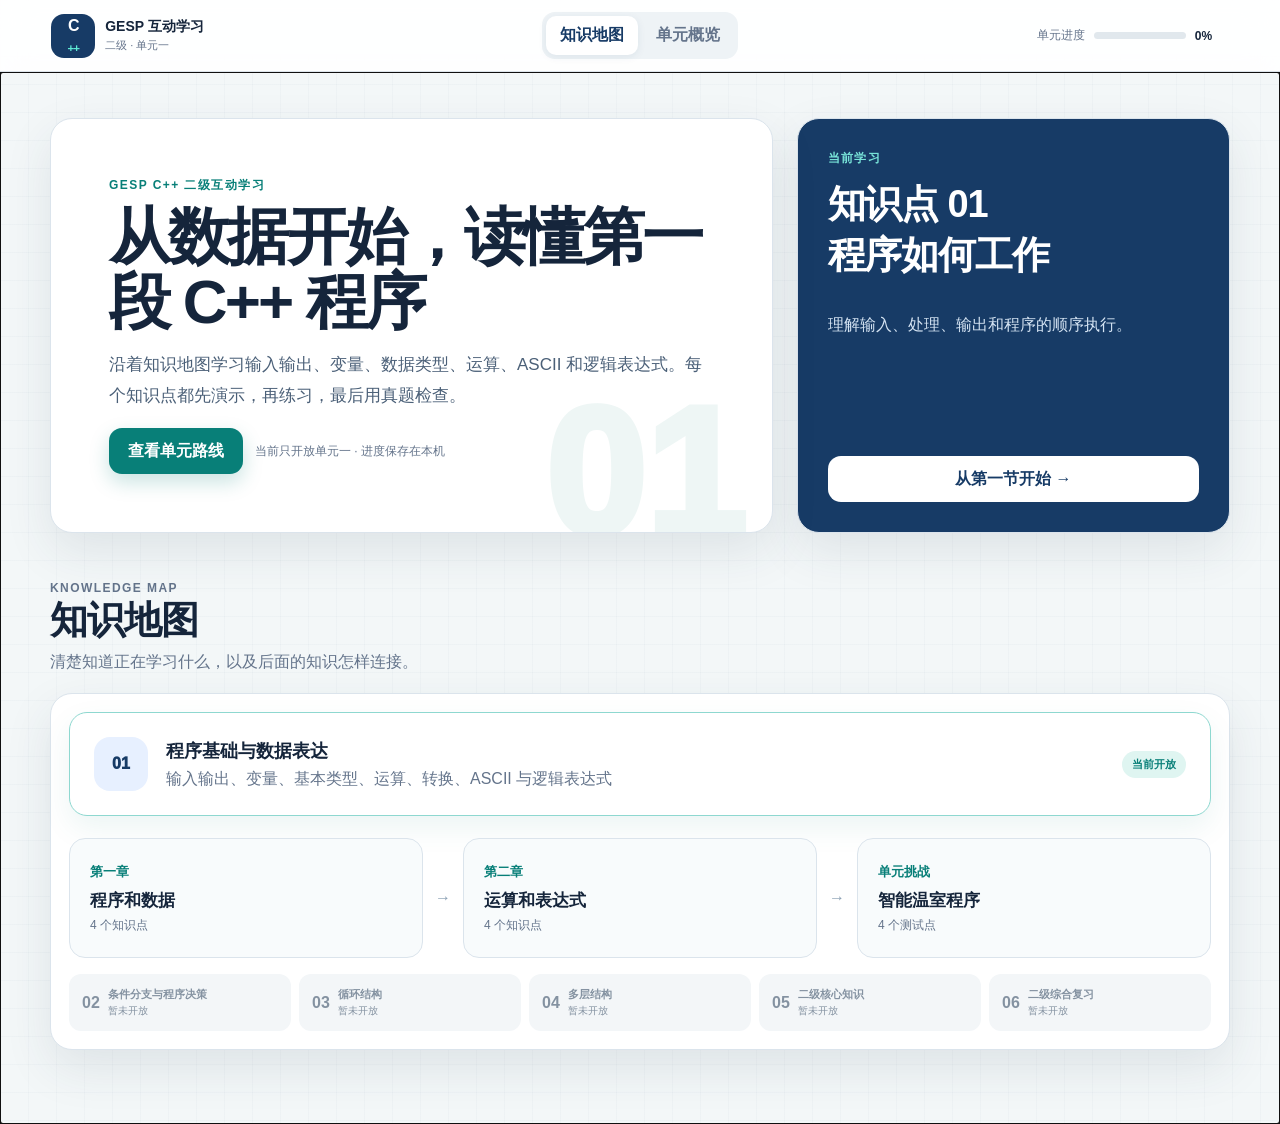
==== GESP_Unit1_Interactive_Demo/index.html @ 91bc5d2b "Prepare GESP unit one site for GitHub Pages" ====
<!doctype html>
<html lang="zh-CN">
<head>
  <meta charset="utf-8">
  <meta name="viewport" content="width=device-width, initial-scale=1">
  <meta name="description" content="GESP C++ 二级单元一互动学习 Demo">
  <title>GESP C++ 二级互动学习｜单元一</title>
  <link rel="stylesheet" href="styles.css">
</head>
<body>
  <header class="topbar">
    <button class="brand" type="button" data-nav="home" aria-label="返回知识地图">
      <span class="brand-mark">C<span>++</span></span>
      <span><strong>GESP 互动学习</strong><small>二级 · 单元一</small></span>
    </button>
    <nav class="topnav" aria-label="主要导航">
      <button class="nav-link active" type="button" data-nav="home">知识地图</button>
      <button class="nav-link" type="button" data-nav="unit">单元概览</button>
    </nav>
    <div class="header-progress" aria-label="单元学习进度">
      <span>单元进度</span>
      <div class="progress-track"><i id="headerProgressBar"></i></div>
      <strong id="headerProgressText">0%</strong>
    </div>
  </header>

  <main id="app" tabindex="-1"></main>

  <div class="toast" id="toast" role="status" aria-live="polite"></div>

  <script src="data/lessons.js"></script>
  <script src="data/questions.js"></script>
  <script src="app.js"></script>
</body>
</html>
---- GESP_Unit1_Interactive_Demo/styles.css ----
:root {
  --ink: #15253b;
  --muted: #64748b;
  --line: #dbe4ec;
  --paper: #ffffff;
  --canvas: #f3f7f8;
  --navy: #173b66;
  --teal: #087f78;
  --teal-soft: #dff5f1;
  --blue-soft: #e7f0ff;
  --amber: #d97706;
  --amber-soft: #fff4d8;
  --red: #c24141;
  --red-soft: #fff0f0;
  --green: #14805e;
  --green-soft: #e5f7ef;
  --shadow: 0 18px 48px rgba(36, 59, 83, .10);
  --radius: 22px;
}

* { box-sizing: border-box; }

html { scroll-behavior: smooth; }

body {
  margin: 0;
  color: var(--ink);
  background:
    linear-gradient(rgba(23, 59, 102, .025) 1px, transparent 1px),
    linear-gradient(90deg, rgba(23, 59, 102, .025) 1px, transparent 1px),
    var(--canvas);
  background-size: 28px 28px;
  font-family: -apple-system, BlinkMacSystemFont, "Segoe UI", "PingFang SC", "Microsoft YaHei", sans-serif;
}

button, input, select, textarea { font: inherit; }
button { color: inherit; }

.topbar {
  position: sticky;
  top: 0;
  z-index: 50;
  min-height: 72px;
  padding: 10px clamp(18px, 4vw, 56px);
  display: grid;
  grid-template-columns: minmax(230px, 1fr) auto minmax(230px, 1fr);
  align-items: center;
  gap: 22px;
  background: rgba(255, 255, 255, .92);
  border-bottom: 1px solid rgba(219, 228, 236, .9);
  backdrop-filter: blur(16px);
}

.brand {
  justify-self: start;
  display: inline-flex;
  align-items: center;
  gap: 10px;
  padding: 0;
  border: 0;
  background: transparent;
  cursor: pointer;
  text-align: left;
}

.brand-mark {
  width: 44px;
  height: 44px;
  display: grid;
  place-items: center;
  color: white;
  background: var(--navy);
  border-radius: 13px;
  font-weight: 900;
  letter-spacing: -.06em;
}

.brand-mark span { color: #5eead4; font-size: .72em; }
.brand strong, .brand small { display: block; }
.brand strong { font-size: 14px; }
.brand small { margin-top: 2px; color: var(--muted); font-size: 11px; }

.topnav { display: flex; gap: 4px; padding: 4px; border-radius: 13px; background: #eef3f6; }
.nav-link { padding: 9px 14px; border: 0; border-radius: 10px; background: transparent; color: var(--muted); font-weight: 700; cursor: pointer; }
.nav-link.active { color: var(--navy); background: white; box-shadow: 0 2px 8px rgba(23, 59, 102, .08); }

.header-progress { justify-self: end; display: grid; grid-template-columns: auto 92px auto; align-items: center; gap: 9px; color: var(--muted); font-size: 12px; }
.header-progress strong { min-width: 34px; color: var(--ink); }
.progress-track { height: 7px; overflow: hidden; background: #e1e8ed; border-radius: 99px; }
.progress-track i { display: block; width: 0; height: 100%; background: linear-gradient(90deg, var(--teal), #2ca99d); border-radius: inherit; transition: width .35s ease; }

.page { width: min(1180px, calc(100% - 36px)); margin: 0 auto; padding: 46px 0 74px; }

.eyebrow { margin: 0 0 10px; color: var(--teal); font-size: 12px; font-weight: 900; letter-spacing: .12em; text-transform: uppercase; }
h1, h2, h3, p { margin-top: 0; }
h1 { max-width: 780px; margin-bottom: 16px; font-size: clamp(36px, 5vw, 62px); line-height: 1.05; letter-spacing: -.045em; }
h2 { font-size: clamp(26px, 3vw, 38px); letter-spacing: -.03em; }
h3 { font-size: 18px; }
.lead { max-width: 700px; color: #4b6078; font-size: 17px; line-height: 1.8; }

.hero-grid { display: grid; grid-template-columns: 1.25fr .75fr; gap: 24px; align-items: stretch; }
.hero-copy, .continue-card, .surface { background: var(--paper); border: 1px solid var(--line); border-radius: var(--radius); box-shadow: var(--shadow); }
.hero-copy { position: relative; overflow: hidden; padding: clamp(28px, 5vw, 58px); }
.hero-copy::after { content: "01"; position: absolute; right: 28px; bottom: -32px; color: rgba(8, 127, 120, .07); font-size: 180px; font-weight: 950; line-height: 1; }
.continue-card { padding: 30px; display: flex; flex-direction: column; justify-content: space-between; background: var(--navy); color: white; }
.continue-card .eyebrow { color: #78e3d8; }
.continue-card p { color: #d5e4f3; line-height: 1.65; }

.btn { min-height: 46px; padding: 11px 18px; border: 1px solid transparent; border-radius: 13px; font-weight: 850; cursor: pointer; transition: transform .16s ease, box-shadow .16s ease, background .16s ease; }
.btn:hover { transform: translateY(-1px); }
.btn-primary { color: white; background: var(--teal); box-shadow: 0 8px 20px rgba(8, 127, 120, .22); }
.btn-light { color: var(--navy); background: white; }
.btn-secondary { color: var(--navy); background: #edf3f8; border-color: #d4e0ea; }
.btn-ghost { color: var(--muted); background: transparent; border-color: var(--line); }

.section-head { margin: 48px 0 20px; display: flex; justify-content: space-between; align-items: end; gap: 20px; }
.section-head h2 { margin-bottom: 6px; }
.section-head p { margin-bottom: 0; color: var(--muted); }

.unit-card { padding: 24px; display: grid; grid-template-columns: auto 1fr auto; align-items: center; gap: 18px; background: white; border: 1px solid var(--line); border-radius: 18px; }
.unit-number { width: 54px; height: 54px; display: grid; place-items: center; border-radius: 16px; background: var(--blue-soft); color: var(--navy); font-weight: 950; }
.unit-card h3 { margin-bottom: 6px; }
.unit-card p { margin-bottom: 0; color: var(--muted); }
.unit-card.current { border-color: #8ed8d0; box-shadow: 0 12px 30px rgba(8, 127, 120, .08); }
.unit-card + .unit-card { margin-top: 12px; }
.unit-card.disabled { opacity: .62; box-shadow: none; }
.status-pill { padding: 6px 10px; border-radius: 999px; background: var(--teal-soft); color: var(--teal); font-size: 11px; font-weight: 900; white-space: nowrap; }
.status-pill.muted { background: #eef2f5; color: #7a8897; }

.route-preview { margin-top: 22px; display: grid; grid-template-columns: repeat(3, 1fr); gap: 12px; }
.route-preview article { padding: 18px; background: #f7fafb; border: 1px solid var(--line); border-radius: 16px; }
.route-preview strong { display: block; margin-bottom: 6px; }
.route-preview small { color: var(--muted); line-height: 1.5; }

.toast { position: fixed; left: 50%; bottom: 26px; z-index: 100; max-width: calc(100% - 36px); padding: 12px 18px; color: white; background: #17263a; border-radius: 12px; box-shadow: var(--shadow); opacity: 0; pointer-events: none; transform: translate(-50%, 14px); transition: .2s ease; }
.toast.show { opacity: 1; transform: translate(-50%, 0); }

@media (max-width: 820px) {
  .topbar { grid-template-columns: 1fr auto; }
  .topnav { display: none; }
  .header-progress { grid-column: 1/-1; justify-self: stretch; grid-template-columns: auto 1fr auto; }
  .hero-grid { grid-template-columns: 1fr; }
  .route-preview { grid-template-columns: 1fr; }
}

@media (max-width: 560px) {
  .page { width: min(100% - 24px, 1180px); padding-top: 24px; }
  .hero-copy, .continue-card { padding: 24px; }
  h1 { font-size: 38px; }
  .unit-card { grid-template-columns: auto 1fr; }
  .unit-card .status-pill { grid-column: 2; justify-self: start; }
}

/* Unit map */
.hero-actions, .unit-footer-actions, .lesson-actions { display: flex; align-items: center; gap: 12px; flex-wrap: wrap; }
.plain-note { color: var(--muted); font-size: 12px; }
.map-surface { padding: 18px; }
.home-route { grid-template-columns: 1fr auto 1fr auto 1fr; align-items: center; }
.route-block { min-height: 120px; padding: 20px; text-align: left; border: 1px solid var(--line); border-radius: 16px; background: #f8fbfc; cursor: pointer; }
.route-block:hover { border-color: #78c9c1; background: #f0faf8; }
.route-block small, .route-block strong, .route-block span { display: block; }
.route-block small { margin-bottom: 7px; color: var(--teal); font-weight: 900; }
.route-block strong { margin-bottom: 5px; font-size: 17px; }
.route-block span { color: var(--muted); font-size: 12px; }
.route-arrow { color: #8ba0b4; font-weight: 900; }
.future-units { margin-top: 16px; display: grid; grid-template-columns: repeat(5, 1fr); gap: 8px; }
.future-units div { padding: 13px; display: grid; grid-template-columns: auto 1fr; gap: 2px 8px; align-items: center; color: #8492a1; background: #f3f6f8; border-radius: 12px; }
.future-units span { grid-row: 1/3; font-weight: 900; }
.future-units strong { font-size: 11px; }
.future-units small { font-size: 10px; }

.unit-hero { padding: 36px; display: grid; grid-template-columns: 1fr auto; gap: 26px; align-items: center; background: linear-gradient(135deg, #fff, #eef9f7); border: 1px solid #cfe7e4; border-radius: var(--radius); }
.unit-facts { display: grid; grid-template-columns: repeat(3, 110px); gap: 8px; }
.unit-facts div { padding: 20px 10px; text-align: center; background: white; border: 1px solid var(--line); border-radius: 16px; }
.unit-facts strong, .unit-facts span { display: block; }
.unit-facts strong { color: var(--navy); font-size: 28px; }
.unit-facts span { margin-top: 4px; color: var(--muted); font-size: 11px; }
.chapter-section { margin-top: 44px; }
.chapter-heading { margin-bottom: 16px; display: flex; justify-content: space-between; align-items: end; gap: 20px; }
.chapter-heading h2 { margin-bottom: 0; }
.chapter-heading > span { color: var(--muted); font-size: 12px; }
.lesson-grid { display: grid; grid-template-columns: repeat(2, 1fr); gap: 12px; }
.lesson-card { min-height: 126px; padding: 18px; display: grid; grid-template-columns: auto auto 1fr auto; align-items: center; gap: 14px; text-align: left; background: white; border: 1px solid var(--line); border-radius: 18px; cursor: pointer; transition: .18s ease; }
.lesson-card:hover { transform: translateY(-2px); border-color: #86cec7; box-shadow: 0 12px 30px rgba(24, 70, 92, .08); }
.lesson-card.done { background: linear-gradient(135deg, #fff, #f0fbf8); }
.lesson-card.learning { border-color: #e9c47f; }
.lesson-index { color: #9aa8b6; font-size: 11px; font-weight: 900; }
.lesson-icon { width: 48px; height: 48px; display: grid; place-items: center; color: var(--navy); background: var(--blue-soft); border-radius: 14px; font-weight: 950; }
.lesson-copy small, .lesson-copy strong, .lesson-copy em { display: block; }
.lesson-copy small { margin-bottom: 4px; color: var(--teal); font-size: 10px; font-weight: 850; }
.lesson-copy strong { margin-bottom: 5px; font-size: 16px; }
.lesson-copy em { color: var(--muted); font-size: 11px; font-style: normal; line-height: 1.45; }
.lesson-state { color: var(--muted); font-size: 10px; font-weight: 850; }
.done .lesson-state { color: var(--green); }
.learning .lesson-state { color: var(--amber); }
.chapter-quiz-card { width: 100%; margin-top: 12px; padding: 16px 20px; display: grid; grid-template-columns: auto auto 1fr auto; gap: 12px; align-items: center; text-align: left; color: var(--navy); background: #edf3fa; border: 1px solid #d1dfec; border-radius: 15px; cursor: pointer; }
.chapter-quiz-card > span { font-size: 12px; font-weight: 900; }
.chapter-quiz-card > strong { font-size: 14px; }
.chapter-quiz-card > small { color: var(--muted); }
.chapter-quiz-card > b { font-size: 12px; }
.challenge-banner { margin-top: 48px; padding: 32px; display: flex; justify-content: space-between; align-items: center; gap: 24px; color: white; background: linear-gradient(125deg, #173b66, #086f74); border-radius: var(--radius); box-shadow: var(--shadow); }
.challenge-banner h2 { margin-bottom: 8px; }
.challenge-banner p:not(.eyebrow) { margin-bottom: 0; color: #d4e9ed; }
.challenge-banner .eyebrow { color: #84e3d9; }
.unit-footer-actions { margin-top: 18px; }

/* Lesson workspace */
.lesson-shell { min-height: calc(100vh - 73px); display: grid; grid-template-columns: 310px 1fr; }
.lesson-sidebar { position: sticky; top: 73px; align-self: start; min-height: calc(100vh - 73px); padding: 34px 28px; background: #fff; border-right: 1px solid var(--line); }
.back-link { padding: 0; color: var(--muted); background: none; border: 0; font-size: 12px; font-weight: 800; cursor: pointer; }
.back-link:hover { color: var(--teal); }
.sidebar-number { width: 50px; height: 50px; margin: 34px 0 18px; display: grid; place-items: center; color: white; background: var(--navy); border-radius: 15px; font-size: 19px; font-weight: 950; }
.lesson-sidebar h2 { margin-bottom: 12px; font-size: 27px; }
.sidebar-goal { color: var(--muted); font-size: 13px; line-height: 1.7; }
.keyword-list { display: flex; gap: 6px; flex-wrap: wrap; }
.keyword-list span { padding: 5px 8px; color: var(--navy); background: var(--blue-soft); border-radius: 8px; font-size: 10px; font-weight: 800; }
.step-list { margin: 30px 0 0; padding: 0; list-style: none; }
.step-list li + li { margin-top: 7px; }
.step-list button { width: 100%; padding: 9px; display: flex; align-items: center; gap: 10px; text-align: left; color: var(--muted); background: transparent; border: 0; border-radius: 11px; cursor: pointer; }
.step-list button span { width: 25px; height: 25px; display: grid; place-items: center; background: #eef3f5; border-radius: 8px; font-size: 10px; font-weight: 900; }
.step-list button.active { color: var(--navy); background: var(--teal-soft); font-weight: 850; }
.step-list button.active span { color: white; background: var(--teal); }
.step-list button.visited span { color: var(--green); background: var(--green-soft); }
.lesson-main { min-width: 0; }
.lesson-topline { height: 54px; padding: 0 5vw; display: flex; justify-content: space-between; align-items: center; color: var(--muted); background: rgba(243,247,248,.8); border-bottom: 1px solid var(--line); font-size: 11px; }
.lesson-stage { width: min(980px, calc(100% - 50px)); margin: 0 auto; padding: 40px 0 70px; }
.stage-heading { display: grid; grid-template-columns: 1fr 270px; gap: 24px; align-items: end; }
.stage-heading h1 { font-size: clamp(34px, 5vw, 54px); }
.goal-card { padding: 18px; background: var(--amber-soft); border: 1px solid #f0d897; border-radius: 16px; }
.goal-card small, .goal-card strong { display: block; }
.goal-card small { margin-bottom: 6px; color: var(--amber); font-size: 10px; font-weight: 900; }
.goal-card strong { font-size: 13px; line-height: 1.55; }
.lesson-actions { margin-top: 22px; justify-content: flex-end; }
.lesson-actions.center { justify-content: center; }
.lesson-actions .btn-primary:not(.ready) { opacity: .86; }

/* Labs */
.lab-card { margin-top: 28px; padding: clamp(22px, 4vw, 34px); background: white; border: 1px solid var(--line); border-radius: var(--radius); box-shadow: var(--shadow); }
.lab-title { margin-bottom: 24px; display: flex; justify-content: space-between; align-items: center; }
.lab-title small, .code-label { color: var(--teal); font-size: 10px; font-weight: 950; letter-spacing: .12em; }
.lab-title h2 { margin: 5px 0 0; font-size: 24px; }
.lab-title > span { padding: 7px 10px; background: #eef4f6; border-radius: 9px; font-size: 11px; font-weight: 900; }
.lab-feedback { margin-top: 20px; padding: 13px 15px; color: #44586f; background: #f4f7f9; border-left: 4px solid var(--teal); border-radius: 8px; font-size: 13px; line-height: 1.55; }
.flow-lab { display: grid; grid-template-columns: 1fr auto 1fr auto 1fr; align-items: center; gap: 10px; }
.flow-lab button { min-height: 140px; padding: 18px; display: flex; flex-direction: column; justify-content: center; border: 2px solid var(--line); border-radius: 17px; background: #fbfcfd; cursor: pointer; }
.flow-lab button.active { color: var(--teal); border-color: #48b5aa; background: var(--teal-soft); }
.flow-lab b { color: #93a3b2; font-size: 10px; }
.flow-lab strong { margin: 8px 0 5px; }
.flow-lab small { color: var(--muted); }
.flow-lab i { color: #8ca0b1; font-style: normal; font-weight: 900; }
.console-lab { display: grid; grid-template-columns: .9fr 1.1fr; gap: 20px; background: #112338; }
pre { margin: 0; white-space: pre-wrap; }
.console-lab pre, .code-preview pre { padding: 20px; color: #d9e8f5; background: #0d1c2c; border-radius: 13px; font: 14px/1.8 ui-monospace, SFMono-Regular, Menlo, monospace; }
.console-lab code span { color: #6ee7d8; }
.console-lab code b { color: #f9d36b; }
.console-panel { padding: 22px; color: var(--ink); background: white; border-radius: 16px; }
.console-panel label, .operator-inputs label, .logic-controls label { display: grid; gap: 6px; color: var(--muted); font-size: 11px; font-weight: 800; }
input, select { min-height: 43px; padding: 8px 11px; color: var(--ink); background: white; border: 1px solid #cfdbe5; border-radius: 10px; outline: none; }
input:focus, select:focus { border-color: var(--teal); box-shadow: 0 0 0 3px rgba(8,127,120,.12); }
.console-panel .btn { margin-top: 12px; }
.data-hop { margin-top: 20px; display: grid; grid-template-columns: 1fr auto 1fr auto 1fr; align-items: center; gap: 7px; text-align: center; }
.data-hop span { color: var(--muted); font-size: 10px; }
.data-hop strong { min-width: 48px; padding: 10px; color: var(--teal); background: var(--teal-soft); border-radius: 10px; }
.variable-lab { display: grid; grid-template-columns: 1.1fr .9fr; gap: 20px; }
.code-lines { padding: 14px; display: grid; gap: 7px; background: #0d1c2c; border-radius: 16px; }
.code-lines button { padding: 10px 12px; text-align: left; color: #b9cbe0; background: transparent; border: 0; border-radius: 8px; font: 13px ui-monospace, monospace; }
.code-lines button.active { color: white; background: rgba(45, 212, 191, .18); }
.variable-box { min-height: 220px; padding: 24px; display: flex; flex-direction: column; align-items: center; justify-content: center; background: var(--blue-soft); border: 2px solid #9dbce1; border-radius: 18px; }
.variable-box small, .variable-box b, .variable-box strong, .variable-box span { display: block; }
.variable-box b { margin: 5px 0 15px; color: var(--navy); }
.variable-box strong { min-width: 90px; padding: 15px; text-align: center; color: white; background: var(--navy); border-radius: 14px; font-size: 30px; }
.variable-box span { margin-top: 14px; color: var(--muted); text-align: center; font-size: 11px; line-height: 1.45; }
.data-cards { display: flex; flex-wrap: wrap; gap: 10px; }
.data-cards button { min-width: 88px; padding: 16px; background: white; border: 2px solid var(--line); border-radius: 13px; font: 800 16px ui-monospace, monospace; cursor: pointer; }
.data-cards button.selected { border-color: var(--amber); background: var(--amber-soft); }
.data-cards button.sorted { color: var(--green); border-color: #8fd0b9; background: var(--green-soft); }
.type-bins { margin-top: 24px; display: grid; grid-template-columns: repeat(4, 1fr); gap: 9px; }
.type-bins button { min-height: 95px; border: 1px dashed #92aabd; border-radius: 14px; background: #f6f9fa; cursor: pointer; }
.type-bins strong, .type-bins small { display: block; }
.type-bins strong { color: var(--navy); font: 900 16px ui-monospace, monospace; }
.type-bins small { margin-top: 5px; color: var(--muted); }
.operator-inputs { display: grid; grid-template-columns: 1fr 90px 1fr auto; gap: 10px; align-items: end; }
.operator-result { margin-top: 24px; padding: 24px; display: grid; grid-template-columns: 1fr auto; background: #f3f8fa; border-radius: 16px; }
.operator-result small, .operator-result strong, .operator-result p { grid-column: 1; }
.operator-result strong { margin-top: 5px; font: 800 20px ui-monospace, monospace; }
.operator-result b { grid-column: 2; grid-row: 1/4; align-self: center; color: var(--teal); font-size: 48px; }
.operator-result p { margin: 8px 0 0; color: var(--muted); font-size: 12px; }
.conversion-tabs { display: flex; gap: 8px; flex-wrap: wrap; }
.conversion-tabs button { padding: 9px 12px; color: var(--muted); background: #f0f4f6; border: 0; border-radius: 10px; cursor: pointer; }
.conversion-tabs button.active { color: white; background: var(--navy); }
#conversionStage { margin-top: 24px; }
.conversion-flow { display: flex; align-items: center; justify-content: center; gap: 12px; flex-wrap: wrap; }
.conversion-flow span, .conversion-flow strong { padding: 17px 20px; background: var(--blue-soft); border-radius: 13px; font: 900 16px ui-monospace, monospace; }
.conversion-flow strong { color: white; background: var(--teal); }
.conversion-flow i { color: var(--muted); font-size: 11px; font-style: normal; }
#conversionStage > p { margin: 20px 0 0; text-align: center; color: var(--muted); }
.compare-result { display: grid; grid-template-columns: 1fr 1fr; gap: 12px; }
.compare-result div { padding: 18px; display: flex; justify-content: space-between; background: #f4f7f9; border-radius: 13px; }
.compare-result strong { color: var(--teal); font-size: 24px; }
.identity-compare { display: grid; grid-template-columns: 1fr 1fr; gap: 12px; }
.identity-compare div { padding: 20px; display: grid; grid-template-columns: 1fr auto; background: #f5f8fa; border-radius: 15px; }
.identity-compare small, .identity-compare span { color: var(--muted); }
.identity-compare strong { grid-row: 1/3; grid-column: 2; align-self: center; color: var(--navy); font: 900 30px ui-monospace, monospace; }
.ascii-slider { margin-top: 24px; display: grid; gap: 8px; color: var(--muted); font-size: 11px; font-weight: 800; }
.ascii-slider input { width: 100%; padding: 0; border: 0; }
.ascii-readout { margin: 14px 0; display: flex; align-items: center; justify-content: center; gap: 16px; }
.ascii-readout span, .ascii-readout strong { min-width: 110px; padding: 20px; text-align: center; background: var(--blue-soft); border-radius: 15px; font: 900 26px ui-monospace, monospace; }
.ascii-readout strong { color: white; background: var(--teal); }
.ascii-readout i { color: var(--muted); font-size: 11px; font-style: normal; }
.ascii-anchors { display: flex; gap: 8px; justify-content: center; flex-wrap: wrap; }
.ascii-anchors button { padding: 8px 11px; color: var(--navy); background: white; border: 1px solid var(--line); border-radius: 9px; cursor: pointer; }
.logic-rule { padding: 17px; background: var(--amber-soft); border-radius: 14px; }
.logic-rule small, .logic-rule strong { display: block; }
.logic-rule small { color: var(--amber); font-size: 10px; font-weight: 900; }
.logic-rule strong { margin-top: 6px; }
.logic-controls { margin-top: 18px; display: grid; grid-template-columns: 1fr 1.3fr 1fr auto; gap: 9px; align-items: end; }
.truth-grid { margin-top: 20px; display: grid; grid-template-columns: repeat(4, 1fr); gap: 8px; }
.truth-grid div { padding: 14px; background: #f4f7f9; border-radius: 12px; }
.truth-grid small, .truth-grid strong { display: block; }
.truth-grid small { margin-bottom: 7px; color: var(--muted); font-size: 9px; }
.truth-grid strong { font-size: 11px; }

/* Questions, quizzes, challenge, report */
.question-stage > h1 { max-width: 820px; font-size: clamp(30px, 4vw, 46px); }
.source-tag { display: inline-block; margin-bottom: 14px; padding: 6px 9px; color: var(--teal); background: var(--teal-soft); border-radius: 8px; font-size: 10px; font-weight: 850; }
.question-card { padding: clamp(22px, 4vw, 34px); background: white; border: 1px solid var(--line); border-radius: var(--radius); box-shadow: var(--shadow); }
.question-card.wide { width: min(820px, 100%); margin: 30px auto 0; }
.question-number { margin-bottom: 14px; color: var(--muted); font-size: 10px; font-weight: 900; }
.question-card h2 { max-width: 820px; font-size: 21px; line-height: 1.55; }
.answer-list { display: grid; grid-template-columns: 1fr 1fr; gap: 10px; }
.answer-list button { min-height: 58px; padding: 12px 15px; display: flex; align-items: center; gap: 12px; text-align: left; background: #f8fafb; border: 1px solid var(--line); border-radius: 13px; cursor: pointer; }
.answer-list button:hover { border-color: #94cfc9; }
.answer-list button span { width: 29px; height: 29px; display: grid; place-items: center; color: var(--navy); background: var(--blue-soft); border-radius: 8px; font-size: 11px; font-weight: 900; }
.answer-list button.correct { color: var(--green); border-color: #80c9ad; background: var(--green-soft); }
.answer-list button.wrong { color: var(--red); border-color: #e5a2a2; background: var(--red-soft); }
.answer-feedback { margin-top: 16px; padding: 13px 15px; color: var(--muted); background: #f4f7f9; border-radius: 10px; font-size: 13px; line-height: 1.6; }
.answer-feedback strong { display: block; color: var(--ink); }
.answer-feedback.ok { color: #246b55; background: var(--green-soft); }
.answer-feedback.bad { color: #914343; background: var(--red-soft); }
.question-tools { min-height: 28px; margin-top: 12px; display: flex; align-items: center; gap: 12px; color: var(--muted); font-size: 11px; }
.text-button { padding: 0; color: var(--teal); background: none; border: 0; font-weight: 850; cursor: pointer; }
button:disabled { cursor: not-allowed; opacity: .45; }
.summary-stage, .result-center { text-align: center; }
.summary-check { width: 78px; height: 78px; margin: 26px auto 20px; display: grid; place-items: center; color: white; background: var(--teal); border-radius: 25px; font-size: 36px; font-weight: 950; box-shadow: 0 14px 30px rgba(8,127,120,.22); }
.summary-stage h1, .result-center h1 { margin-inline: auto; }
.summary-text { max-width: 700px; margin: 0 auto; color: var(--muted); font-size: 17px; line-height: 1.75; }
.takeaway { max-width: 700px; margin: 26px auto; padding: 22px; text-align: left; background: var(--amber-soft); border-radius: 16px; }
.takeaway small, .takeaway strong { display: block; }
.takeaway small { margin-bottom: 7px; color: var(--amber); font-size: 10px; font-weight: 900; }
.next-copy { color: var(--muted); }
.quiz-header { margin-top: 30px; display: flex; justify-content: space-between; align-items: end; }
.quiz-header h1 { margin-bottom: 0; }
.quiz-header > strong { color: var(--teal); }
.quiz-progress { height: 8px; margin-top: 18px; overflow: hidden; background: #e0e8ed; border-radius: 99px; }
.quiz-progress i { display: block; height: 100%; background: var(--teal); }
.result-center .lead { margin-inline: auto; }
.challenge-page .stage-heading { margin-top: 28px; }
.challenge-layout { margin-top: 28px; display: grid; grid-template-columns: .85fr 1.15fr; gap: 16px; align-items: start; }
.challenge-form, .code-preview { padding: 24px; background: white; border: 1px solid var(--line); border-radius: 19px; box-shadow: var(--shadow); }
.challenge-form h2 { margin: 4px 0 15px; font-size: 18px; }
.challenge-form h2:not(:first-child) { margin-top: 28px; }
.field-row { margin-top: 9px; display: grid; grid-template-columns: 1fr 1.4fr; align-items: center; gap: 10px; color: var(--muted); font-size: 12px; font-weight: 800; }
.full-button { width: 100%; margin-top: 18px; }
.code-preview { background: #112338; }
.code-preview .code-label { margin-bottom: 12px; color: #72ddd3; }
.code-preview pre { min-height: 340px; }
.test-results { margin-top: 14px; color: #d5e3ef; }
.test-results > p { color: #8fa7bd; font-size: 12px; }
.test-row { padding: 9px 3px; display: grid; grid-template-columns: 74px 1fr auto; gap: 8px; border-bottom: 1px solid rgba(255,255,255,.09); font-size: 11px; }
.test-row em { color: #aabed0; font-style: normal; }
.pass { color: #6ee7b7; }
.fail { color: #fca5a5; }
.challenge-feedback { margin-top: 14px; padding: 13px; border-radius: 10px; font-size: 12px; line-height: 1.55; }
.challenge-feedback.ok { color: #d7fff0; background: rgba(20,128,94,.3); }
.challenge-feedback.bad { color: #ffe2e2; background: rgba(194,65,65,.25); }
.report-hero { margin-top: 28px; display: grid; grid-template-columns: 1fr auto; gap: 20px; align-items: center; }
.report-count { width: 170px; height: 150px; display: flex; flex-direction: column; align-items: center; justify-content: center; color: white; background: var(--navy); border-radius: 24px; }
.report-count strong { font-size: 38px; }
.report-count span { color: #c9dbea; font-size: 11px; }
.report-stats { margin: 28px 0 18px; display: grid; grid-template-columns: repeat(5, 1fr); gap: 10px; }
.report-stats div { padding: 20px; background: white; border: 1px solid var(--line); border-radius: 15px; }
.report-stats strong, .report-stats span { display: block; }
.report-stats strong { color: var(--teal); font-size: 24px; }
.report-stats span { margin-top: 5px; color: var(--muted); font-size: 10px; }
.report-list { overflow: hidden; }
.report-list-head, .report-list > div:not(.report-list-head) { padding: 14px 20px; display: grid; grid-template-columns: 42px 1.1fr .8fr 1.6fr auto; gap: 10px; align-items: center; border-bottom: 1px solid var(--line); }
.report-list-head { background: #eef4f7; }
.report-list-head h2 { grid-column: 1/4; margin: 0; font-size: 18px; }
.report-list-head span { grid-column: 4; color: var(--muted); font-size: 10px; }
.report-list > div:last-child { border-bottom: 0; }
.mini-index { color: #9ba9b6; font-size: 10px; font-weight: 900; }
.report-list em { font-size: 11px; font-style: normal; font-weight: 850; }
.report-list em.mastered { color: var(--green); }
.report-list em.pending { color: var(--muted); }
.report-list small { color: var(--muted); }
.report-list button { padding: 6px 9px; color: var(--teal); background: var(--teal-soft); border: 0; border-radius: 8px; cursor: pointer; }
.report-advice { margin-top: 18px; padding: 26px; background: var(--amber-soft); border: 1px solid #f0d897; border-radius: 18px; }
.report-advice h2 { margin-bottom: 7px; }
.report-advice p:last-child { margin-bottom: 0; color: var(--muted); }

@media (max-width: 980px) {
  .unit-hero, .stage-heading { grid-template-columns: 1fr; }
  .unit-facts { grid-template-columns: repeat(3, 1fr); }
  .lesson-shell { grid-template-columns: 250px 1fr; }
  .lesson-sidebar { padding: 26px 20px; }
  .logic-controls { grid-template-columns: 1fr 1fr; }
  .truth-grid { grid-template-columns: 1fr 1fr; }
  .challenge-layout { grid-template-columns: 1fr; }
}

@media (max-width: 760px) {
  .home-route { grid-template-columns: 1fr; }
  .route-arrow { transform: rotate(90deg); justify-self: center; }
  .future-units { grid-template-columns: 1fr 1fr; }
  .lesson-grid { grid-template-columns: 1fr; }
  .lesson-shell { display: block; }
  .lesson-sidebar { position: static; min-height: 0; padding: 22px; border-right: 0; border-bottom: 1px solid var(--line); }
  .sidebar-number, .sidebar-goal, .keyword-list { display: none; }
  .lesson-sidebar h2 { margin: 12px 0; font-size: 22px; }
  .step-list { margin-top: 14px; display: flex; overflow-x: auto; }
  .step-list li { flex: 0 0 auto; }
  .step-list li + li { margin: 0 0 0 5px; }
  .lesson-main { min-height: auto; }
  .lesson-stage { width: min(100% - 28px, 980px); padding-top: 26px; }
  .flow-lab { grid-template-columns: 1fr; }
  .flow-lab i { transform: rotate(90deg); justify-self: center; }
  .console-lab, .variable-lab { grid-template-columns: 1fr; }
  .type-bins { grid-template-columns: 1fr 1fr; }
  .operator-inputs { grid-template-columns: 1fr 80px 1fr; }
  .operator-inputs .btn { grid-column: 1/-1; }
  .answer-list { grid-template-columns: 1fr; }
  .challenge-banner { align-items: flex-start; flex-direction: column; }
  .report-stats { grid-template-columns: 1fr 1fr; }
  .report-list-head { display: none; }
  .report-list > div:not(.report-list-head) { grid-template-columns: 34px 1fr auto; }
  .report-list small { grid-column: 2/4; }
  .report-list button { grid-column: 3; grid-row: 1; }
}

@media (max-width: 560px) {
  .unit-hero { padding: 24px; }
  .unit-facts { grid-template-columns: 1fr; }
  .unit-facts div { padding: 12px; display: flex; justify-content: space-between; align-items: center; }
  .lesson-card { grid-template-columns: auto auto 1fr; }
  .lesson-state { grid-column: 3; }
  .chapter-quiz-card { grid-template-columns: 1fr auto; }
  .chapter-quiz-card small { grid-column: 1/-1; }
  .chapter-quiz-card b { grid-column: 2; grid-row: 1; }
  .future-units { grid-template-columns: 1fr; }
  .logic-controls, .truth-grid, .identity-compare, .compare-result { grid-template-columns: 1fr; }
  .ascii-readout { flex-direction: column; }
  .field-row { grid-template-columns: 1fr; }
  .report-hero { grid-template-columns: 1fr; }
  .report-count { width: 100%; height: 120px; }
}
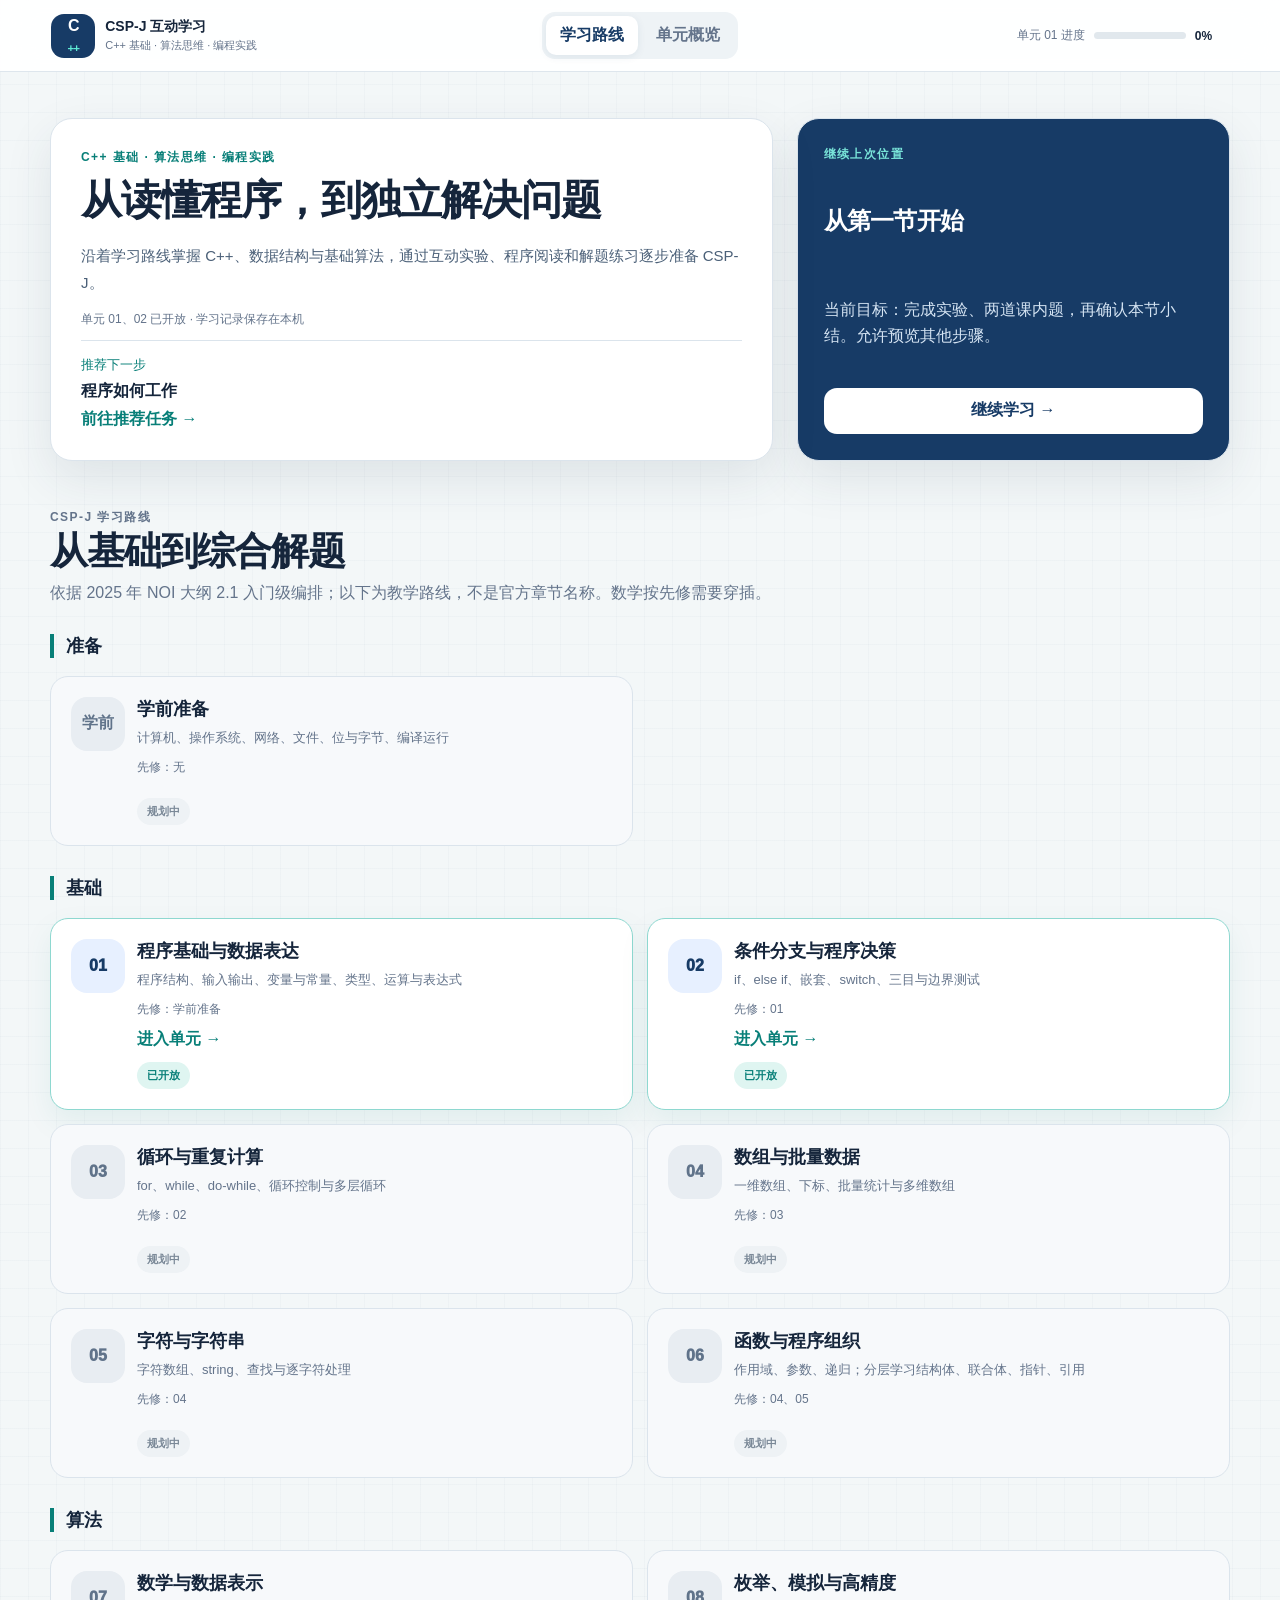
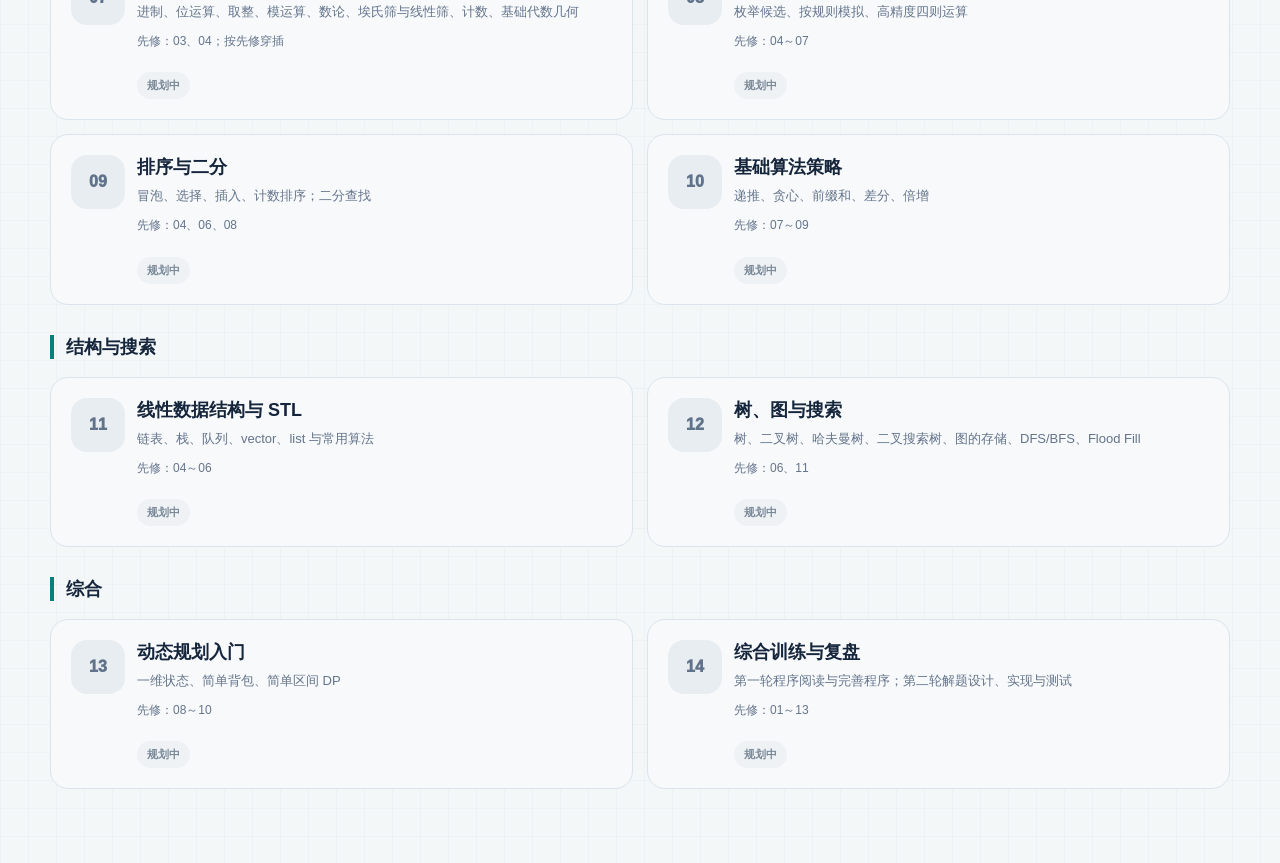
==== commit 50c0f3ea: "Upgrade CSP-J learning route and add decision-making unit" ====
--- a/GESP_Unit1_Interactive_Demo/index.html
+++ b/GESP_Unit1_Interactive_Demo/index.html
@@ -3,18 +3,18 @@
 <head>
   <meta charset="utf-8">
   <meta name="viewport" content="width=device-width, initial-scale=1">
-  <meta name="description" content="GESP C++ 二级单元一互动学习 Demo">
-  <title>GESP C++ 二级互动学习｜单元一</title>
+  <meta name="description" content="CSP-J 互动学习：C++ 基础、算法思维与编程实践">
+  <title>CSP-J 互动学习</title>
   <link rel="stylesheet" href="styles.css">
 </head>
 <body>
   <header class="topbar">
-    <button class="brand" type="button" data-nav="home" aria-label="返回知识地图">
+    <button class="brand" type="button" data-nav="home" aria-label="返回学习路线">
       <span class="brand-mark">C<span>++</span></span>
-      <span><strong>GESP 互动学习</strong><small>二级 · 单元一</small></span>
+      <span><strong>CSP-J 互动学习</strong><small>C++ 基础 · 算法思维 · 编程实践</small></span>
     </button>
     <nav class="topnav" aria-label="主要导航">
-      <button class="nav-link active" type="button" data-nav="home">知识地图</button>
+      <button class="nav-link active" type="button" data-nav="home">学习路线</button>
       <button class="nav-link" type="button" data-nav="unit">单元概览</button>
     </nav>
     <div class="header-progress" aria-label="单元学习进度">
--- a/GESP_Unit1_Interactive_Demo/styles.css
+++ b/GESP_Unit1_Interactive_Demo/styles.css
@@ -453,3 +453,147 @@
   .report-hero { grid-template-columns: 1fr; }
   .report-count { width: 100%; height: 120px; }
 }
+
+/* CSP-J extension: keep the existing palette, labs and page structure. */
+h1 { line-height: 1.22; letter-spacing: -.025em; }
+button:focus-visible, input:focus-visible, select:focus-visible, textarea:focus-visible { outline: 3px solid #d97706; outline-offset: 3px; }
+.hero-copy { padding: 30px; }
+.hero-copy::after { content: none; }
+.hero-copy h1 { font-size: clamp(28px,3.2vw,42px); }
+.hero-copy .lead { font-size: 15px; line-height: 1.8; }
+.continue-card { padding: 26px; gap: 12px; }
+.continue-card h2 { font-size: 24px; line-height: 1.5; }
+.continue-card p { margin-bottom: 0; }
+.recommendation { display: grid; gap: 7px; padding-top: 15px; border-top: 1px solid var(--line); }
+.recommendation small { color: var(--teal); }
+.recommendation button { text-align: left; justify-self: start; }
+.roadmap-grid { display: grid; grid-template-columns: 1fr 1fr; gap: 14px; }
+.route-stage { margin-top: 30px; }
+.route-stage > h3 { padding-left: 12px; border-left: 4px solid var(--teal); }
+.roadmap-grid .unit-card { margin: 0; padding: 20px; grid-template-columns: auto 1fr; gap: 12px; align-items: start; }
+.roadmap-grid .unit-card .status-pill { grid-column: 2; justify-self: start; }
+.roadmap-grid .unit-card p { font-size: 13px; line-height: 1.7; }
+.roadmap-grid small { display: block; margin: 9px 0; color: var(--muted); font-size: 12px; line-height: 1.6; }
+.planned { background: #f7f9fb; box-shadow: none; }
+.planned .unit-number { background: #e8edf2; color: #60738a; }
+.unit-switch { display: flex; gap: 10px; margin-bottom: 16px; }
+.unit-hero h1 { font-size: clamp(28px,3.5vw,42px); }
+.completion-note { padding: 15px 18px; border-left: 3px solid var(--teal); background: #eaf5f2; color: #355d5b; border-radius: 8px; line-height: 1.75; font-size: 13px; margin-top: 20px; }
+.lesson-sidebar { padding: 25px 22px; }
+.sidebar-number { margin-top: 24px; }
+.lesson-sidebar h2 { line-height: 1.4; }
+.step-list button { min-height: 44px; }
+.lesson-stage { padding-top: 28px; }
+.stage-heading { align-items: start; }
+.stage-heading h1, .question-stage > h1 { font-size: clamp(28px,3.4vw,40px); }
+.stage-heading .lead { font-size: 15px; }
+.goal-card { padding: 15px; }
+.teaching-notes { margin-top: 22px; }
+.teaching-notes article { padding: 20px; border: 1px solid var(--line); border-radius: 14px; background: #fff; }
+.teaching-notes p { font-size: 14px; line-height: 1.9; margin-bottom: 0; }
+.teaching-notes h3 { margin-bottom: 8px; }
+.reading-code { margin: 18px 0; padding: 15px 12px 15px 0; background: #112338; color: #e3eef7; border-radius: 12px; overflow-x: auto; font: 14px/1.8 ui-monospace,SFMono-Regular,Menlo,Consolas,monospace; tab-size: 4; counter-reset: code-line; white-space: pre; }
+.reading-code .code-line { display: block; min-width: max-content; }
+.code-line::before { counter-increment: code-line; content: counter(code-line); display: inline-block; width: 3.5em; padding-right: 1em; margin-right: .5em; text-align: right; color: #92a7bc; border-right: 1px solid #294157; user-select: none; }
+.question-description { font-size: 13px; line-height: 1.8; color: var(--muted); margin-bottom: 20px; }
+.question-card h2 { font-size: 20px; letter-spacing: 0; overflow-wrap: anywhere; }
+.answer-list { margin-top: 20px; }
+.answer-list button { align-items: flex-start; line-height: 1.7; min-width: 0; }
+.answer-list button span { flex-shrink: 0; }
+.answer-list code { white-space: pre-wrap; overflow-wrap: anywhere; font-size: 14px; font-family: ui-monospace,SFMono-Regular,Menlo,Consolas,"PingFang SC",monospace; }
+.answer-list button:disabled { opacity: .8; }
+.question-tools { flex-wrap: wrap; line-height: 1.8; }
+.question-tools #hintText { flex-basis: 100%; }
+.sample { background: #f0f5f8; padding: 12px 18px; border-radius: 10px; }
+.sample strong { font-size: 12px; color: var(--muted); }
+.sample pre { color: var(--ink); margin: 7px 0; }
+.branch-controls { display: flex; flex-wrap: wrap; gap: 12px; align-items: end; }
+.branch-controls label { flex: 1 1 150px; min-width: 0; }
+.branch-controls label, .challenge-form > label { display: grid; gap: 7px; color: var(--muted); font-size: 13px; line-height: 1.6; }
+input, select, textarea { max-width: 100%; }
+.branch-controls input, .branch-controls select, textarea { width: 100%; padding: 10px; border: 1px solid #bbcbd5; border-radius: 9px; background: white; color: var(--ink); }
+.ternary-lab { border-top: 1px solid var(--line); margin-top: 24px; padding-top: 22px; }
+.lab-feedback pre { white-space: pre-wrap; color: var(--ink); }
+.lab-feedback ol { padding-left: 22px; line-height: 1.9; }
+.experiment-history { padding-top: 15px; color: var(--muted); font-size: 13px; line-height: 1.8; }
+summary { cursor: pointer; }
+.branch-lab > .plain-note { margin-top: 15px; }
+.operator-inputs label { min-width: 0; }
+.operator-result p { line-height: 1.7; }
+.wrong-review { text-align: left; max-width: 820px; margin: auto; }
+.review-item { padding: 18px; border-left: 3px solid #d97706; background: #fff8e6; border-radius: 8px; margin: 14px 0; text-align: left; }
+.review-item strong { font-size: 14px; }
+.review-item p { color: #6f5c38; margin: 10px 0; font-size: 13px; line-height: 1.8; }
+.report-section { padding: 24px; margin-top: 20px; }
+.report-section h2 { font-size: 22px; line-height: 1.5; }
+.report-section p { color: var(--muted); line-height: 1.8; }
+.report-list small { line-height: 1.8; }
+.report-list > div:not(.report-list-head) { grid-template-columns: 30px .9fr .5fr 1.7fr auto; }
+#storageNotice { padding: 12px 24px; background: var(--amber-soft); color: #7a4e10; }
+.challenge-form, .code-preview { min-width: 0; }
+.code-preview pre { overflow-x: auto; white-space: pre; line-height: 1.7; }
+.table-scroll { overflow-x: auto; margin-top: 20px; }
+table { border-collapse: collapse; width: 100%; font-size: 12px; line-height: 1.6; }
+th,td { padding: 10px 7px; border-bottom: 1px solid #40566b; text-align: left; white-space: nowrap; }
+caption { text-align: left; padding-bottom: 8px; color: #b9d1e7; }
+.challenge-form textarea { resize: vertical; min-height: 150px; font-family: ui-monospace,Menlo,monospace; }
+@media (max-width: 1100px) { .stage-heading { grid-template-columns: 1fr; } .lesson-card { grid-template-columns: auto 1fr auto; gap: 10px; } .lesson-icon { display: none; } }
+@media (max-width: 820px) {
+  .topbar { padding: 10px 14px; gap: 10px; grid-template-columns: 1fr; position: static; }
+  .brand strong { font-size: 15px; }
+  .topnav { display: flex; justify-self: start; }
+  .nav-link { font-size: 13px; padding: 8px 13px; }
+  .header-progress { grid-column: 1; font-size: 11px; }
+  .lesson-sidebar { top: 0; }
+  .hero-grid { display: flex; flex-direction: column; gap: 14px; }
+  .continue-card { order: -1; }
+  .continue-card h2 { font-size: 22px; margin-bottom: 0; }
+  .continue-card p { font-size: 13px; }
+  .hero-copy { padding: 22px; }
+  .hero-copy .lead { font-size: 14px; }
+  .roadmap-grid { grid-template-columns: 1fr; }
+}
+@media (max-width: 760px) {
+  .lesson-sidebar { padding: 14px; }
+  .lesson-sidebar > .eyebrow, .lesson-sidebar > .plain-note { display: none; }
+  .lesson-sidebar h2 { font-size: 19px; margin: 12px 0; }
+  .step-list { display: grid; grid-template-columns: 1fr 1fr; gap: 5px; overflow: visible; margin-top: 8px; }
+  .step-list li + li { margin: 0; }
+  .step-list button { gap: 7px; font-size: 13px; white-space: normal; padding: 7px; }
+  .lesson-topline { height: auto; min-height: 42px; gap: 10px; padding: 10px 14px; }
+  .lesson-stage { padding-top: 22px; padding-bottom: 40px; }
+  .stage-heading h1, .question-stage > h1 { font-size: 28px; }
+  .lab-card { padding: 18px; margin-top: 20px; }
+  .lab-title h2 { font-size: 20px; }
+  .question-card { padding: 18px; }
+  .question-card h2 { font-size: 18px; }
+  .chapter-heading { align-items: start; flex-direction: column; gap: 8px; }
+  .chapter-heading h2 { font-size: 25px; }
+  .report-list > div:not(.report-list-head) { grid-template-columns: 30px 1fr auto; }
+  .report-list small { grid-column: 2 / -1; }
+  .report-list em { grid-column: 2; }
+  .report-list button { grid-column: 3; grid-row: auto; }
+  .unit-facts { grid-template-columns: repeat(3,1fr); }
+  .unit-facts div { display: block; padding: 12px 6px; }
+  .unit-hero { padding: 22px; }
+  .unit-hero h1 { font-size: 29px; }
+  .lesson-state { grid-column: auto; }
+  .lesson-actions .btn { flex: 1 1 auto; }
+  .code-preview { padding: 18px; }
+  .quiz-header { align-items: start; gap: 12px; }
+  .quiz-header h1 { font-size: 26px; }
+  .quiz-header > strong { font-size: 12px; }
+  .section-head { margin-top: 30px; }
+}
+@media (prefers-reduced-motion: reduce) { html { scroll-behavior: auto; } *, *::before, *::after { transition: none !important; } }
+/* Inputs must shrink with their grid columns on narrow screens. */
+input, select { min-width: 0; }
+.operator-inputs input, .console-panel input, .logic-controls input { width: 100%; }
+#app:focus { outline: none; }
+@media (max-width: 760px) {
+  .operator-inputs { grid-template-columns: minmax(0,1fr) 70px minmax(0,1fr); }
+}
+.code-caption { margin: 15px 0 6px; color: var(--muted); font-size: 11px; }
+.code-frame .reading-code { margin-top: 6px; }
+.lesson-actions .btn:disabled { opacity: .45; box-shadow: none; }
+@media (max-width: 760px) { .code-preview pre { min-height: 0; } }
